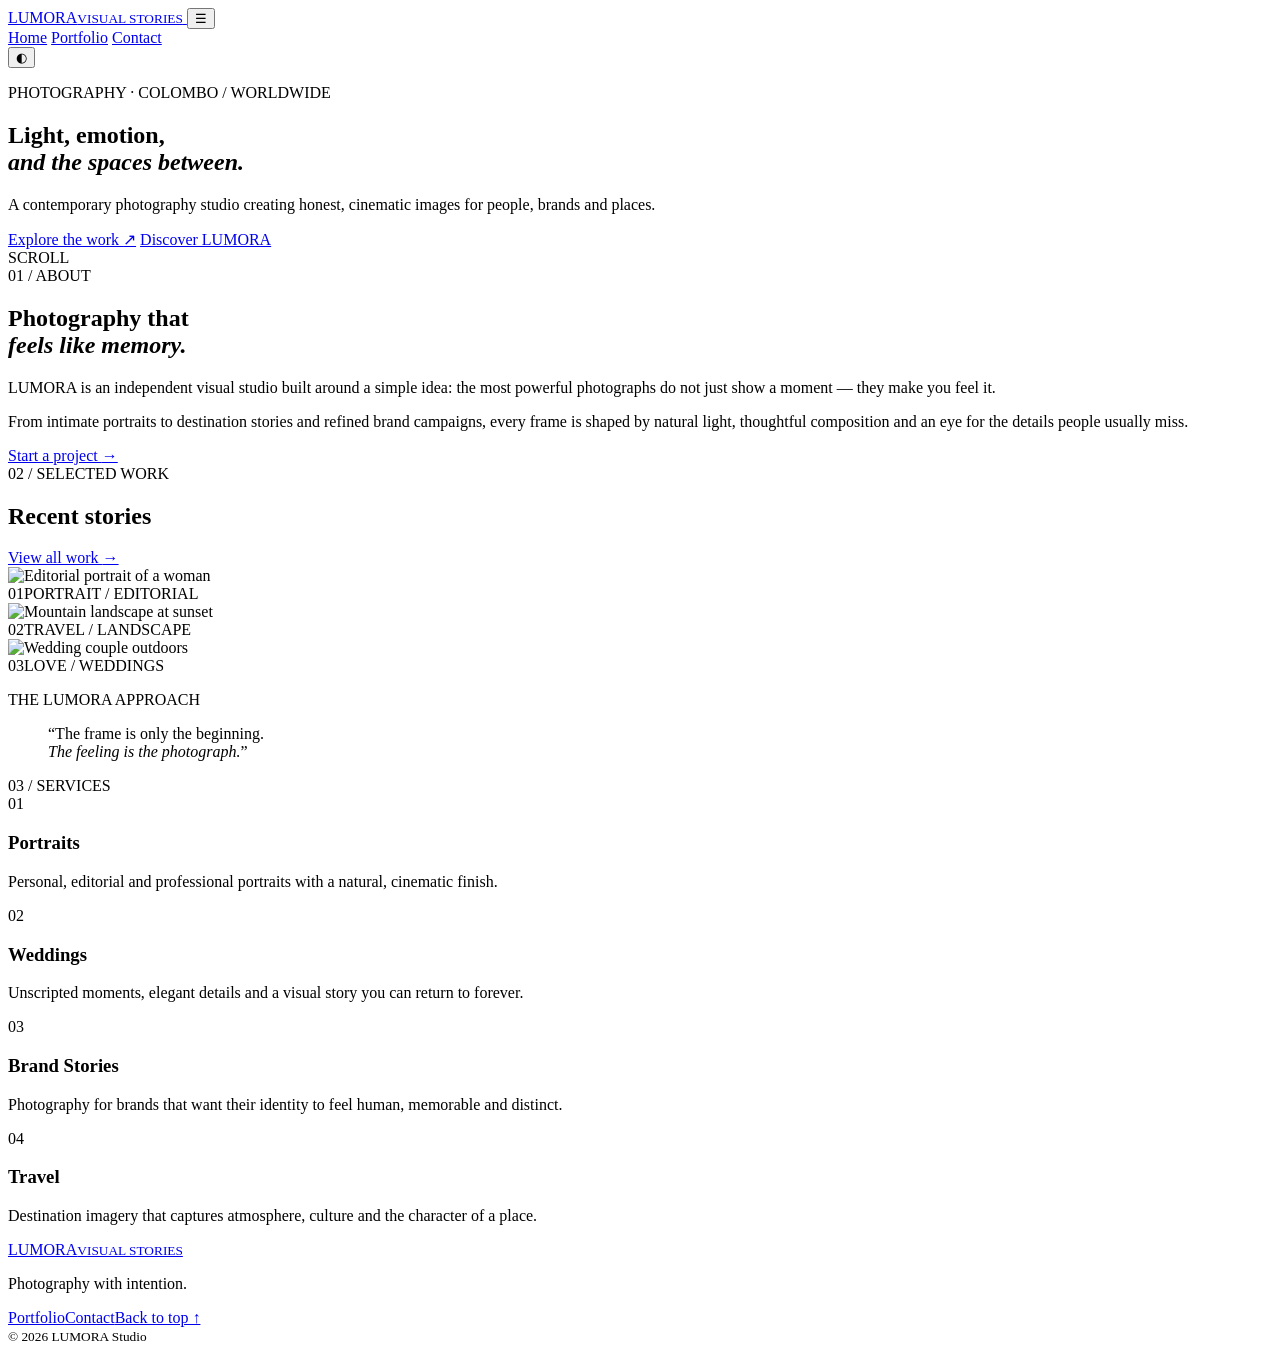
==== index.html @ 76dea0c0 "Add files via upload" ====
<!DOCTYPE html>
<html lang="en">
<head>
  <meta charset="UTF-8">
  <meta name="viewport" content="width=device-width, initial-scale=1.0">
  <meta name="description" content="LUMORA — an editorial photography portfolio capturing people, places and quiet moments.">
  <title>LUMORA — Photography</title>
  <link rel="preconnect" href="https://fonts.googleapis.com">
  <link rel="preconnect" href="https://fonts.gstatic.com" crossorigin>
  <link href="https://fonts.googleapis.com/css2?family=Cormorant+Garamond:wght@400;500;600;700&family=Inter:wght@300;400;500;600&display=swap" rel="stylesheet">
  <link rel="stylesheet" href="css/style.css">
</head>
<body>
  <header class="site-header" id="top">
    <a class="brand" href="index.html" aria-label="LUMORA home">
      <span>LUMORA</span><small>VISUAL STORIES</small>
    </a>
    <button class="menu-toggle" aria-label="Open navigation" aria-expanded="false">☰</button>
    <nav class="nav" aria-label="Main navigation">
      <a class="active" href="index.html">Home</a>
      <a href="portfolio.html">Portfolio</a>
      <a href="contact.html">Contact</a>
    </nav>
    <button class="theme-toggle" aria-label="Toggle dark mode" title="Toggle dark mode">◐</button>
  </header>

  <main>
    <section class="hero">
      <div class="hero-image" role="img" aria-label="Portrait photography"></div>
      <div class="hero-overlay"></div>
      <div class="hero-content reveal">
        <p class="eyebrow">PHOTOGRAPHY · COLOMBO / WORLDWIDE</p>
        <h1>Light, emotion,<br><em>and the spaces between.</em></h1>
        <p class="hero-copy">A contemporary photography studio creating honest, cinematic images for people, brands and places.</p>
        <div class="hero-actions">
          <a class="btn btn-light" href="portfolio.html">Explore the work <span>↗</span></a>
          <a class="text-link" href="#about">Discover LUMORA</a>
        </div>
      </div>
      <div class="hero-scroll">SCROLL <span></span></div>
    </section>

    <section class="intro section reveal" id="about">
      <div class="section-label">01 / ABOUT</div>
      <div class="intro-grid">
        <h2>Photography that<br><em>feels like memory.</em></h2>
        <div>
          <p class="lead">LUMORA is an independent visual studio built around a simple idea: the most powerful photographs do not just show a moment — they make you feel it.</p>
          <p>From intimate portraits to destination stories and refined brand campaigns, every frame is shaped by natural light, thoughtful composition and an eye for the details people usually miss.</p>
          <a class="underlined-link" href="contact.html">Start a project <span>→</span></a>
        </div>
      </div>
    </section>

    <section class="featured section">
      <div class="section-head reveal">
        <div>
          <div class="section-label">02 / SELECTED WORK</div>
          <h2>Recent stories</h2>
        </div>
        <a class="underlined-link" href="portfolio.html">View all work <span>→</span></a>
      </div>
      <div class="featured-grid">
        <article class="feature-card feature-large reveal">
          <img src="https://images.unsplash.com/photo-1517841905240-472988babdf9?auto=format&fit=crop&w=1400&q=85" alt="Editorial portrait of a woman">
          <div class="feature-meta"><span>01</span><span>PORTRAIT / EDITORIAL</span></div>
        </article>
        <article class="feature-card reveal">
          <img src="https://images.unsplash.com/photo-1492691527719-9d1e07e534b4?auto=format&fit=crop&w=1000&q=85" alt="Mountain landscape at sunset">
          <div class="feature-meta"><span>02</span><span>TRAVEL / LANDSCAPE</span></div>
        </article>
        <article class="feature-card reveal">
          <img src="https://images.unsplash.com/photo-1511285560929-80b456fea0bc?auto=format&fit=crop&w=1000&q=85" alt="Wedding couple outdoors">
          <div class="feature-meta"><span>03</span><span>LOVE / WEDDINGS</span></div>
        </article>
      </div>
    </section>

    <section class="statement">
      <div class="statement-inner reveal">
        <p class="eyebrow">THE LUMORA APPROACH</p>
        <blockquote>“The frame is only the beginning.<br><em>The feeling is the photograph.</em>”</blockquote>
      </div>
    </section>

    <section class="services section reveal">
      <div class="section-label">03 / SERVICES</div>
      <div class="services-grid">
        <div class="service"><span>01</span><h3>Portraits</h3><p>Personal, editorial and professional portraits with a natural, cinematic finish.</p></div>
        <div class="service"><span>02</span><h3>Weddings</h3><p>Unscripted moments, elegant details and a visual story you can return to forever.</p></div>
        <div class="service"><span>03</span><h3>Brand Stories</h3><p>Photography for brands that want their identity to feel human, memorable and distinct.</p></div>
        <div class="service"><span>04</span><h3>Travel</h3><p>Destination imagery that captures atmosphere, culture and the character of a place.</p></div>
      </div>
    </section>
  </main>

  <footer class="footer">
    <div>
      <a class="brand footer-brand" href="index.html"><span>LUMORA</span><small>VISUAL STORIES</small></a>
      <p>Photography with intention.</p>
    </div>
    <div class="footer-links">
      <a href="portfolio.html">Portfolio</a><a href="contact.html">Contact</a><a href="#top">Back to top ↑</a>
    </div>
    <small>© 2026 LUMORA Studio</small>
  </footer>
  <script src="js/script.js"></script>
</body>
</html>
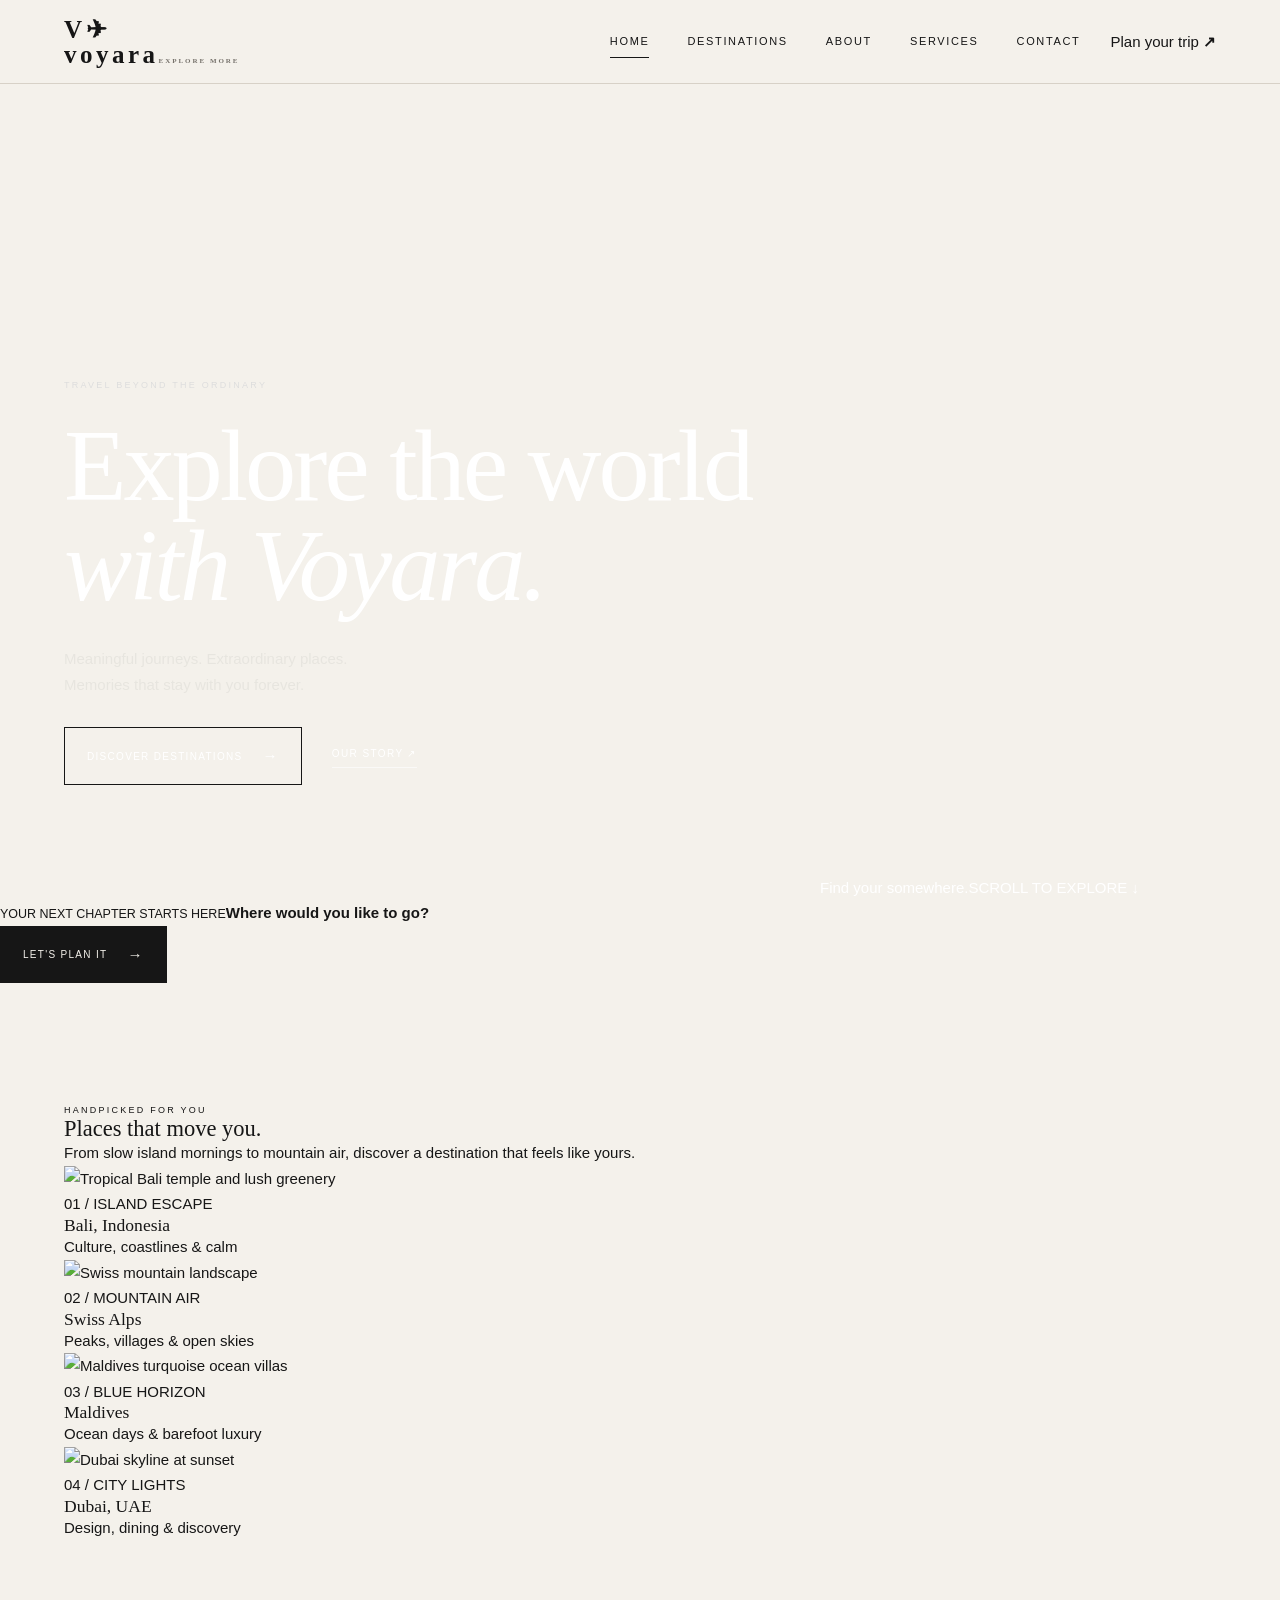
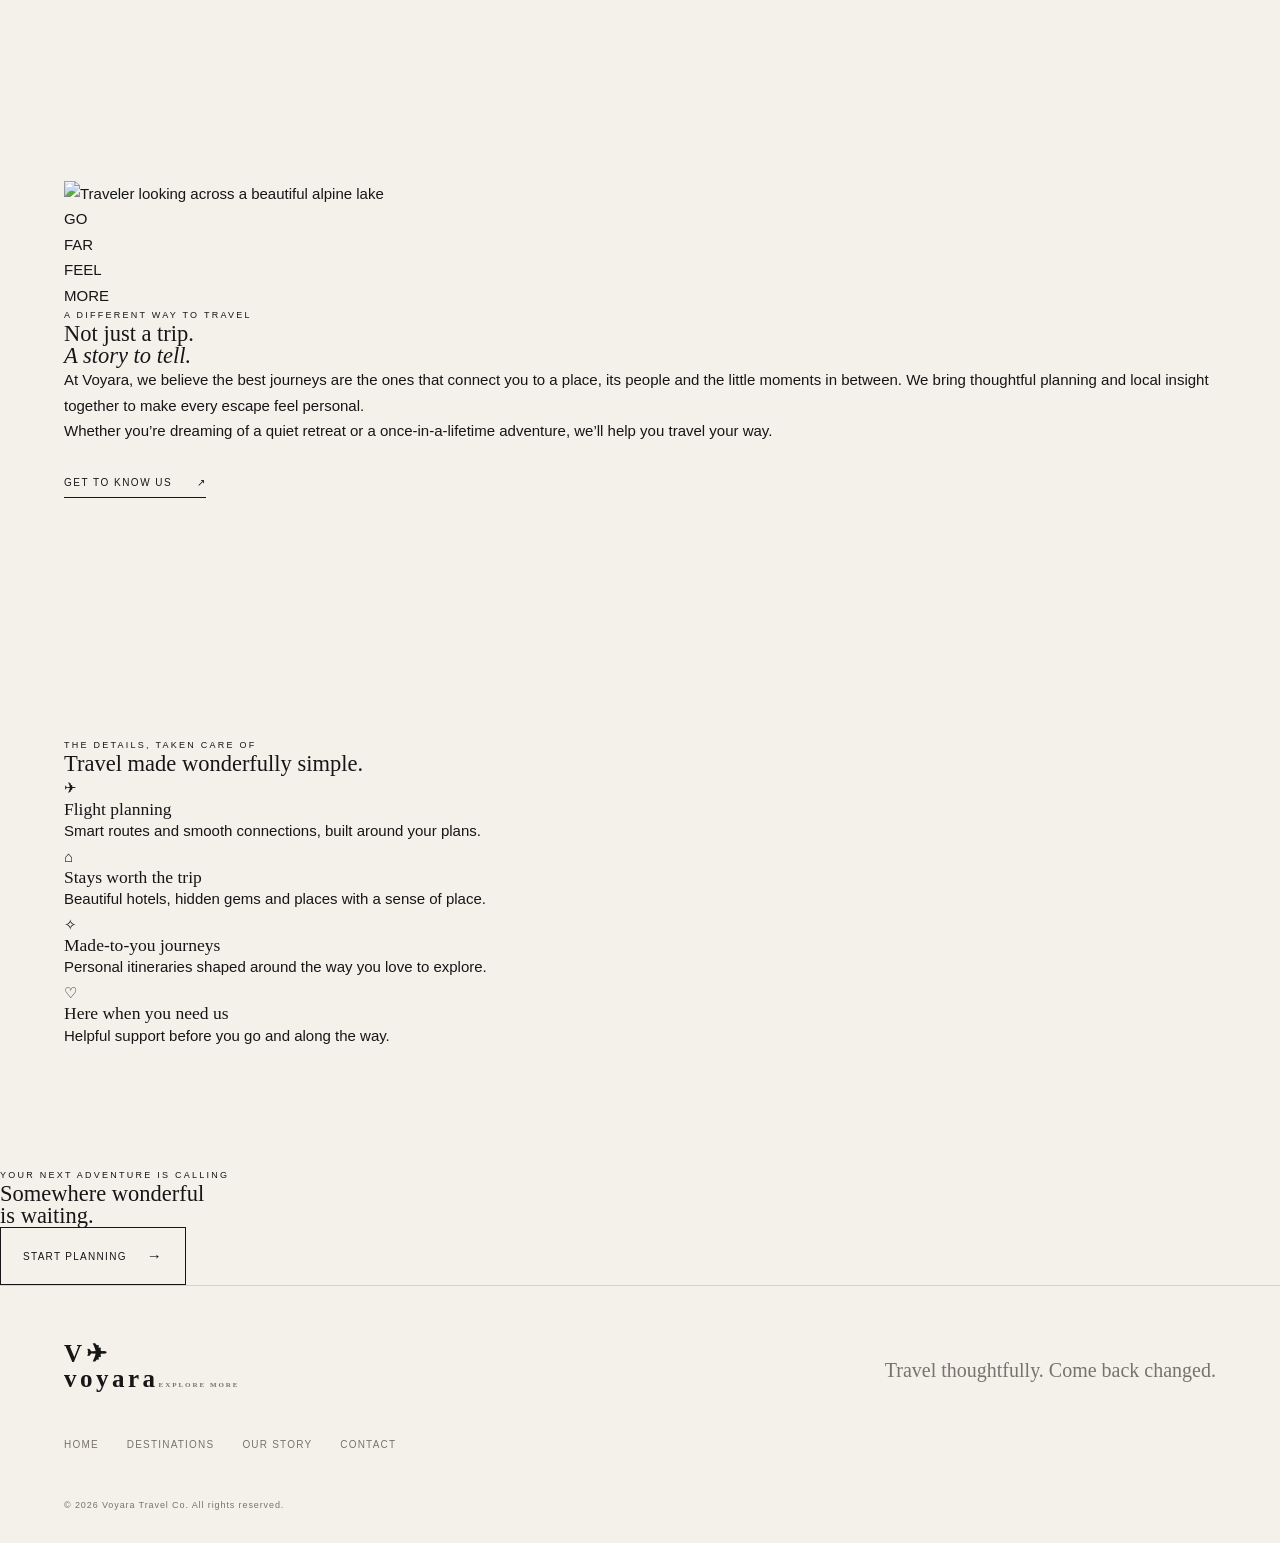
==== commit db69af4f: "Update index.html" ====
--- a/index.html
+++ b/index.html
@@ -1,109 +1,29 @@
 <!DOCTYPE html>
 <html lang="en">
 <head>
-  <meta charset="UTF-8">
-  <meta name="viewport" content="width=device-width, initial-scale=1.0">
-  <meta name="description" content="LUMORA — an editorial photography portfolio capturing people, places and quiet moments.">
-  <title>LUMORA — Photography</title>
-  <link rel="preconnect" href="https://fonts.googleapis.com">
+  <meta charset="UTF-8"><meta name="viewport" content="width=device-width, initial-scale=1">
+  <meta name="description" content="Voyara creates thoughtful journeys, unforgettable escapes and custom travel experiences around the world.">
+  <title>Voyara — Explore More</title><link rel="preconnect" href="https://fonts.googleapis.com">
   <link rel="preconnect" href="https://fonts.gstatic.com" crossorigin>
-  <link href="https://fonts.googleapis.com/css2?family=Cormorant+Garamond:wght@400;500;600;700&family=Inter:wght@300;400;500;600&display=swap" rel="stylesheet">
-  <link rel="stylesheet" href="css/style.css">
+  <link href="https://fonts.googleapis.com/css2?family=DM+Sans:wght@400;500;600;700&family=Playfair+Display:wght@500;600;700&display=swap" rel="stylesheet">
+  <link rel="stylesheet" href="style.css">
 </head>
 <body>
-  <header class="site-header" id="top">
-    <a class="brand" href="index.html" aria-label="LUMORA home">
-      <span>LUMORA</span><small>VISUAL STORIES</small>
-    </a>
-    <button class="menu-toggle" aria-label="Open navigation" aria-expanded="false">☰</button>
-    <nav class="nav" aria-label="Main navigation">
-      <a class="active" href="index.html">Home</a>
-      <a href="portfolio.html">Portfolio</a>
-      <a href="contact.html">Contact</a>
-    </nav>
-    <button class="theme-toggle" aria-label="Toggle dark mode" title="Toggle dark mode">◐</button>
-  </header>
-
-  <main>
-    <section class="hero">
-      <div class="hero-image" role="img" aria-label="Portrait photography"></div>
-      <div class="hero-overlay"></div>
-      <div class="hero-content reveal">
-        <p class="eyebrow">PHOTOGRAPHY · COLOMBO / WORLDWIDE</p>
-        <h1>Light, emotion,<br><em>and the spaces between.</em></h1>
-        <p class="hero-copy">A contemporary photography studio creating honest, cinematic images for people, brands and places.</p>
-        <div class="hero-actions">
-          <a class="btn btn-light" href="portfolio.html">Explore the work <span>↗</span></a>
-          <a class="text-link" href="#about">Discover LUMORA</a>
-        </div>
-      </div>
-      <div class="hero-scroll">SCROLL <span></span></div>
-    </section>
-
-    <section class="intro section reveal" id="about">
-      <div class="section-label">01 / ABOUT</div>
-      <div class="intro-grid">
-        <h2>Photography that<br><em>feels like memory.</em></h2>
-        <div>
-          <p class="lead">LUMORA is an independent visual studio built around a simple idea: the most powerful photographs do not just show a moment — they make you feel it.</p>
-          <p>From intimate portraits to destination stories and refined brand campaigns, every frame is shaped by natural light, thoughtful composition and an eye for the details people usually miss.</p>
-          <a class="underlined-link" href="contact.html">Start a project <span>→</span></a>
-        </div>
-      </div>
-    </section>
-
-    <section class="featured section">
-      <div class="section-head reveal">
-        <div>
-          <div class="section-label">02 / SELECTED WORK</div>
-          <h2>Recent stories</h2>
-        </div>
-        <a class="underlined-link" href="portfolio.html">View all work <span>→</span></a>
-      </div>
-      <div class="featured-grid">
-        <article class="feature-card feature-large reveal">
-          <img src="https://images.unsplash.com/photo-1517841905240-472988babdf9?auto=format&fit=crop&w=1400&q=85" alt="Editorial portrait of a woman">
-          <div class="feature-meta"><span>01</span><span>PORTRAIT / EDITORIAL</span></div>
-        </article>
-        <article class="feature-card reveal">
-          <img src="https://images.unsplash.com/photo-1492691527719-9d1e07e534b4?auto=format&fit=crop&w=1000&q=85" alt="Mountain landscape at sunset">
-          <div class="feature-meta"><span>02</span><span>TRAVEL / LANDSCAPE</span></div>
-        </article>
-        <article class="feature-card reveal">
-          <img src="https://images.unsplash.com/photo-1511285560929-80b456fea0bc?auto=format&fit=crop&w=1000&q=85" alt="Wedding couple outdoors">
-          <div class="feature-meta"><span>03</span><span>LOVE / WEDDINGS</span></div>
-        </article>
-      </div>
-    </section>
-
-    <section class="statement">
-      <div class="statement-inner reveal">
-        <p class="eyebrow">THE LUMORA APPROACH</p>
-        <blockquote>“The frame is only the beginning.<br><em>The feeling is the photograph.</em>”</blockquote>
-      </div>
-    </section>
-
-    <section class="services section reveal">
-      <div class="section-label">03 / SERVICES</div>
-      <div class="services-grid">
-        <div class="service"><span>01</span><h3>Portraits</h3><p>Personal, editorial and professional portraits with a natural, cinematic finish.</p></div>
-        <div class="service"><span>02</span><h3>Weddings</h3><p>Unscripted moments, elegant details and a visual story you can return to forever.</p></div>
-        <div class="service"><span>03</span><h3>Brand Stories</h3><p>Photography for brands that want their identity to feel human, memorable and distinct.</p></div>
-        <div class="service"><span>04</span><h3>Travel</h3><p>Destination imagery that captures atmosphere, culture and the character of a place.</p></div>
-      </div>
-    </section>
-  </main>
-
-  <footer class="footer">
-    <div>
-      <a class="brand footer-brand" href="index.html"><span>LUMORA</span><small>VISUAL STORIES</small></a>
-      <p>Photography with intention.</p>
-    </div>
-    <div class="footer-links">
-      <a href="portfolio.html">Portfolio</a><a href="contact.html">Contact</a><a href="#top">Back to top ↑</a>
-    </div>
-    <small>© 2026 LUMORA Studio</small>
-  </footer>
-  <script src="js/script.js"></script>
-</body>
-</html>
+<header class="site-header"><a class="brand" href="index.html"><span class="brand-mark">V<span>✈</span></span><span>voyara<small>EXPLORE MORE</small></span></a>
+<button class="menu-toggle" aria-label="Open navigation">☰</button><nav class="nav"><a class="active" href="index.html">Home</a><a href="#destinations">Destinations</a><a href="#about">About</a><a href="#services">Services</a><a href="contact.html">Contact</a></nav><a class="header-cta" href="contact.html">Plan your trip <b>↗</b></a></header>
+<main>
+<section class="hero"><div class="hero-shade"></div><div class="hero-content"><p class="eyebrow light">TRAVEL BEYOND THE ORDINARY</p><h1>Explore the world<br><em>with Voyara.</em></h1><p class="hero-copy">Meaningful journeys. Extraordinary places.<br>Memories that stay with you forever.</p><div class="hero-actions"><a class="btn btn-gold" href="#destinations">Discover destinations <span>→</span></a><a class="text-link" href="#about">Our story <span>↗</span></a></div></div><div class="hero-note">Find your somewhere.</div><div class="scroll-cue">SCROLL TO EXPLORE ↓</div></section>
+<section class="search-strip"><div><small>YOUR NEXT CHAPTER STARTS HERE</small><strong>Where would you like to go?</strong></div><a href="contact.html" class="btn btn-dark">Let's plan it <span>→</span></a></section>
+<section class="section destinations" id="destinations"><div class="section-heading"><div><p class="eyebrow">HANDPICKED FOR YOU</p><h2>Places that move you.</h2></div><p>From slow island mornings to mountain air, discover a destination that feels like yours.</p></div>
+<div class="destination-grid">
+<a class="destination-card tall" href="contact.html"><img src="https://images.unsplash.com/photo-1537996194471-e657df975ab4?auto=format&fit=crop&w=1000&q=85" alt="Tropical Bali temple and lush greenery"><span class="card-number">01 / ISLAND ESCAPE</span><div><h3>Bali, Indonesia</h3><p>Culture, coastlines & calm</p></div></a>
+<a class="destination-card" href="contact.html"><img src="https://images.unsplash.com/photo-1464822759023-fed622ff2c3b?auto=format&fit=crop&w=900&q=85" alt="Swiss mountain landscape"><span class="card-number">02 / MOUNTAIN AIR</span><div><h3>Swiss Alps</h3><p>Peaks, villages & open skies</p></div></a>
+<a class="destination-card" href="contact.html"><img src="https://images.unsplash.com/photo-1514282401047-d79a71a590e8?auto=format&fit=crop&w=900&q=85" alt="Maldives turquoise ocean villas"><span class="card-number">03 / BLUE HORIZON</span><div><h3>Maldives</h3><p>Ocean days & barefoot luxury</p></div></a>
+<a class="destination-card" href="contact.html"><img src="https://images.unsplash.com/photo-1512453979798-5ea266f8880c?auto=format&fit=crop&w=900&q=85" alt="Dubai skyline at sunset"><span class="card-number">04 / CITY LIGHTS</span><div><h3>Dubai, UAE</h3><p>Design, dining & discovery</p></div></a>
+</div></section>
+<section class="about section" id="about"><div class="about-image"><img src="https://images.unsplash.com/photo-1476514525535-07fb3b4ae5f1?auto=format&fit=crop&w=1200&q=85" alt="Traveler looking across a beautiful alpine lake"><span class="image-stamp">GO<br>FAR<br>FEEL<br>MORE</span></div><div class="about-copy"><p class="eyebrow">A DIFFERENT WAY TO TRAVEL</p><h2>Not just a trip.<br><em>A story to tell.</em></h2><p>At Voyara, we believe the best journeys are the ones that connect you to a place, its people and the little moments in between. We bring thoughtful planning and local insight together to make every escape feel personal.</p><p>Whether you’re dreaming of a quiet retreat or a once-in-a-lifetime adventure, we’ll help you travel your way.</p><a class="underlined-link" href="contact.html">Get to know us <span>↗</span></a></div></section>
+<section class="services section" id="services"><p class="eyebrow">THE DETAILS, TAKEN CARE OF</p><h2>Travel made wonderfully simple.</h2><div class="service-grid"><article><span>✈</span><h3>Flight planning</h3><p>Smart routes and smooth connections, built around your plans.</p></article><article><span>⌂</span><h3>Stays worth the trip</h3><p>Beautiful hotels, hidden gems and places with a sense of place.</p></article><article><span>✧</span><h3>Made-to-you journeys</h3><p>Personal itineraries shaped around the way you love to explore.</p></article><article><span>♡</span><h3>Here when you need us</h3><p>Helpful support before you go and along the way.</p></article></div></section>
+<section class="closing"><p class="eyebrow light">YOUR NEXT ADVENTURE IS CALLING</p><h2>Somewhere wonderful<br>is waiting.</h2><a class="btn btn-gold" href="contact.html">Start planning <span>→</span></a></section>
+</main>
+<footer class="footer"><a class="brand footer-brand" href="index.html"><span class="brand-mark">V<span>✈</span></span><span>voyara<small>EXPLORE MORE</small></span></a><p>Travel thoughtfully. Come back changed.</p><div class="footer-links"><a href="index.html">Home</a><a href="#destinations">Destinations</a><a href="#about">Our story</a><a href="contact.html">Contact</a></div><small>© 2026 Voyara Travel Co. All rights reserved.</small></footer>
+<script src="script.js"></script></body></html>
--- a/style.css
+++ b/style.css
@@ -0,0 +1,110 @@
+/* LUMORA — editorial photography portfolio */
+:root {
+  --ink:#161616; --paper:#f4f1eb; --muted:#77736c; --line:#d7d1c7;
+  --accent:#b8945f; --white:#fff; --serif:"Cormorant Garamond", Georgia, serif;
+  --sans:"Inter", Arial, sans-serif;
+}
+*{box-sizing:border-box;margin:0;padding:0}
+html{scroll-behavior:smooth}
+body{background:var(--paper);color:var(--ink);font-family:var(--sans);font-size:15px;line-height:1.7;overflow-x:hidden}
+body.dark{--ink:#f1eee7;--paper:#11110f;--muted:#aaa69d;--line:#33322e;--white:#181815}
+a{color:inherit;text-decoration:none}
+img{display:block;width:100%;object-fit:cover}
+button,input,select,textarea{font:inherit}
+.site-header{height:84px;padding:0 5vw;display:flex;align-items:center;justify-content:space-between;border-bottom:1px solid var(--line);position:relative;z-index:20;background:color-mix(in srgb,var(--paper) 94%,transparent);backdrop-filter:blur(10px)}
+.brand{display:flex;flex-direction:column;line-height:1}
+.brand span{font:600 25px/1 var(--serif);letter-spacing:.14em}
+.brand small{font-size:7px;letter-spacing:.28em;color:var(--muted);margin-top:7px}
+.nav{display:flex;gap:38px;margin-left:auto;margin-right:30px}
+.nav a{font-size:11px;letter-spacing:.15em;text-transform:uppercase;position:relative;padding:7px 0}
+.nav a:after{content:"";position:absolute;left:0;bottom:0;width:0;height:1px;background:var(--ink);transition:.3s}
+.nav a:hover:after,.nav a.active:after{width:100%}
+.theme-toggle,.menu-toggle{border:0;background:none;color:var(--ink);cursor:pointer}
+.theme-toggle{font-size:19px}.menu-toggle{display:none;font-size:24px}
+.hero{min-height:calc(100vh - 84px);position:relative;color:#fff;display:flex;align-items:flex-end;overflow:hidden}
+.hero-image{position:absolute;inset:0;background:url("https://images.unsplash.com/photo-1534528741775-53994a69daeb?auto=format&fit=crop&w=2200&q=90") center 35%/cover}
+.hero-image:after{content:"";position:absolute;inset:0;background:linear-gradient(90deg,rgba(0,0,0,.72),rgba(0,0,0,.18) 70%),linear-gradient(0deg,rgba(0,0,0,.55),transparent 50%)}
+.hero-content{position:relative;z-index:2;width:min(820px,90%);padding:9vw 5vw}
+.eyebrow,.section-label{font-size:9px;letter-spacing:.25em;text-transform:uppercase}
+.hero .eyebrow{color:#ddd;margin-bottom:22px}
+h1,h2,h3,blockquote{font-family:var(--serif);font-weight:500;line-height:.98}
+.hero h1{font-size:clamp(58px,8vw,115px);letter-spacing:-.03em}
+em{font-style:italic;font-weight:400}
+.hero-copy{max-width:530px;margin:30px 0;font-size:15px;color:#e7e5df}
+.hero-actions{display:flex;align-items:center;gap:30px}
+.btn{display:inline-flex;align-items:center;gap:20px;padding:15px 22px;border:1px solid var(--ink);font-size:10px;letter-spacing:.13em;text-transform:uppercase;cursor:pointer;transition:.3s}
+.btn span{font-size:15px}
+.btn-light{border-color:#fff;color:#111;background:#fff}.btn-light:hover{background:transparent;color:#fff}
+.btn-dark{background:var(--ink);color:var(--paper)}.btn-dark:hover{opacity:.78}
+.text-link{font-size:10px;letter-spacing:.14em;text-transform:uppercase;border-bottom:1px solid rgba(255,255,255,.6);padding-bottom:5px}
+.hero-scroll{position:absolute;right:5vw;bottom:35px;writing-mode:vertical-rl;font-size:8px;letter-spacing:.25em;display:flex;gap:12px;align-items:center;opacity:.8}
+.hero-scroll span{height:50px;width:1px;background:#fff}
+.section{padding:120px 5vw}
+.section-label{color:var(--muted);margin-bottom:45px}
+.intro-grid{display:grid;grid-template-columns:1.15fr 1fr;gap:9vw;align-items:start}
+.intro h2{font-size:clamp(50px,6vw,85px);letter-spacing:-.025em}
+.intro .lead{font:400 25px/1.25 var(--serif);max-width:620px;margin-bottom:22px}
+.intro p:not(.lead){color:var(--muted);max-width:570px}
+.underlined-link{display:inline-block;margin-top:30px;border-bottom:1px solid var(--ink);font-size:10px;letter-spacing:.15em;text-transform:uppercase;padding-bottom:6px}
+.underlined-link span{margin-left:20px}
+.featured{padding-top:30px}
+.section-head{display:flex;justify-content:space-between;align-items:end;margin-bottom:45px}
+.section-head h2{font-size:60px}
+.featured-grid{display:grid;grid-template-columns:1.2fr .8fr;gap:22px}
+.feature-card{position:relative;overflow:hidden;background:#ddd}
+.feature-card img{height:430px;transition:transform .8s cubic-bezier(.2,.7,.2,1);filter:saturate(.82)}
+.feature-large{grid-row:span 2}
+.feature-large img{height:882px}
+.feature-card:hover img{transform:scale(1.04)}
+.feature-meta{position:absolute;bottom:0;left:0;right:0;display:flex;justify-content:space-between;padding:16px 18px;background:linear-gradient(transparent,rgba(0,0,0,.55));color:#fff;font-size:8px;letter-spacing:.16em}
+.statement{background:#1a1a18;color:#f4f1eb;padding:160px 5vw}
+.statement-inner{max-width:1100px;margin:auto}
+.statement .eyebrow{color:#999}
+blockquote{font-size:clamp(48px,7vw,94px);margin-top:30px;letter-spacing:-.03em}
+.services-grid{display:grid;grid-template-columns:repeat(4,1fr);gap:35px;border-top:1px solid var(--line)}
+.service{padding:28px 0;border-bottom:1px solid var(--line)}
+.service span{font-size:9px;color:var(--muted);letter-spacing:.1em}
+.service h3{font-size:34px;margin:35px 0 12px}
+.service p{color:var(--muted);font-size:13px}
+.footer{border-top:1px solid var(--line);padding:55px 5vw 30px;display:grid;grid-template-columns:1fr auto;gap:45px;color:var(--muted)}
+.footer-brand{color:var(--ink)}.footer p{margin-top:18px;font:20px var(--serif)}
+.footer-links{display:flex;gap:28px;font-size:10px;text-transform:uppercase;letter-spacing:.12em;align-items:start}
+.footer>small{grid-column:1/-1;font-size:9px;letter-spacing:.1em}
+.page-hero{padding:130px 5vw 100px;border-bottom:1px solid var(--line)}
+.page-hero h1{font-size:clamp(65px,9vw,125px);letter-spacing:-.04em;max-width:1000px}
+.page-hero p{max-width:520px;color:var(--muted);margin-top:30px;font-size:16px}
+.portfolio-section{padding-top:65px}
+.filter-bar{display:flex;gap:26px;border-bottom:1px solid var(--line);padding-bottom:18px;margin-bottom:35px}
+.filter{border:0;background:none;color:var(--muted);cursor:pointer;font-size:9px;letter-spacing:.15em;text-transform:uppercase;padding:5px 0}
+.filter.active,.filter:hover{color:var(--ink);border-bottom:1px solid var(--ink)}
+.portfolio-grid{display:grid;grid-template-columns:repeat(12,1fr);gap:18px}
+.portfolio-item{grid-column:span 4;cursor:pointer;position:relative;overflow:hidden}
+.portfolio-item:nth-child(3n+1){grid-column:span 5}.portfolio-item:nth-child(3n+2){grid-column:span 4}.portfolio-item:nth-child(3n){grid-column:span 3}
+.portfolio-item img{height:470px;transition:.7s}.portfolio-item:nth-child(3n+1) img{height:600px}
+.portfolio-item:hover img{transform:scale(1.035)}
+.portfolio-caption{padding:12px 0 30px;display:flex;justify-content:space-between;font-size:9px;letter-spacing:.13em;text-transform:uppercase;color:var(--muted)}
+.lightbox{position:fixed;inset:0;background:rgba(10,10,9,.96);z-index:100;display:none;align-items:center;justify-content:center;padding:6vh 7vw}
+.lightbox.open{display:flex}.lightbox img{max-height:88vh;max-width:88vw;width:auto;box-shadow:0 20px 70px #000}
+.lightbox-close{position:absolute;top:25px;right:35px;background:none;border:0;color:#fff;font-size:40px;cursor:pointer}
+.lightbox-caption{position:absolute;bottom:22px;color:#fff;font-size:10px;letter-spacing:.15em;text-transform:uppercase}
+.contact-grid{display:grid;grid-template-columns:.75fr 1.25fr;gap:10vw}
+.contact-info h2{font-size:65px;margin-bottom:20px}.contact-info>p{color:var(--muted);max-width:350px}
+.contact-detail{border-top:1px solid var(--line);padding:17px 0;display:flex;justify-content:space-between;margin-top:28px;font-size:11px}
+.contact-detail span:first-child{color:var(--muted);text-transform:uppercase;letter-spacing:.12em}
+.contact-form{border-top:1px solid var(--ink);padding-top:25px}
+.form-row{display:grid;grid-template-columns:1fr 1fr;gap:22px}
+.contact-form label{display:block;font-size:9px;letter-spacing:.14em;text-transform:uppercase;margin-bottom:25px}
+.contact-form input,.contact-form select,.contact-form textarea{display:block;width:100%;margin-top:9px;border:0;border-bottom:1px solid var(--line);background:transparent;color:var(--ink);padding:12px 0;outline:0;font-size:14px;letter-spacing:normal;text-transform:none;resize:vertical}
+.contact-form input:focus,.contact-form select:focus,.contact-form textarea:focus{border-color:var(--ink)}
+.form-footer{display:flex;justify-content:space-between;align-items:center;gap:20px}.form-status{font-size:11px;color:var(--muted)}.form-status.error{color:#a74a4a}.form-status.success{color:#4f7a5a}
+.reveal{opacity:0;transform:translateY(25px);transition:opacity .8s ease,transform .8s ease}.reveal.visible{opacity:1;transform:none}
+@media(max-width:800px){
+  .site-header{height:70px}.nav{display:none;position:absolute;top:70px;left:0;right:0;background:var(--paper);border-bottom:1px solid var(--line);padding:20px 5vw;flex-direction:column;gap:14px}.nav.open{display:flex}.menu-toggle{display:block;margin-left:auto;margin-right:20px}.theme-toggle{order:3}
+  .hero{min-height:calc(100vh - 70px)}.hero-content{padding:12vw 5vw}.hero h1{font-size:clamp(55px,14vw,82px)}.hero-actions{align-items:flex-start;flex-direction:column;gap:20px}
+  .section{padding:80px 5vw}.intro-grid,.contact-grid{grid-template-columns:1fr;gap:45px}.featured-grid{grid-template-columns:1fr}.feature-large{grid-row:auto}.feature-large img{height:560px}.feature-card img{height:430px}
+  .services-grid{grid-template-columns:1fr 1fr}.section-head{align-items:start;flex-direction:column;gap:20px}.section-head h2{font-size:52px}
+  .portfolio-grid{display:block}.portfolio-item img,.portfolio-item:nth-child(3n+1) img{height:520px}.portfolio-item{margin-bottom:10px}
+  .page-hero{padding:90px 5vw 70px}.page-hero h1{font-size:clamp(60px,14vw,90px)}
+  .contact-info h2{font-size:55px}.form-row{grid-template-columns:1fr}.form-footer{align-items:flex-start;flex-direction:column}
+}
+@media(max-width:500px){.services-grid{grid-template-columns:1fr}.footer{grid-template-columns:1fr}.footer-links{flex-wrap:wrap}.hero-scroll{display:none}.intro .lead{font-size:22px}}
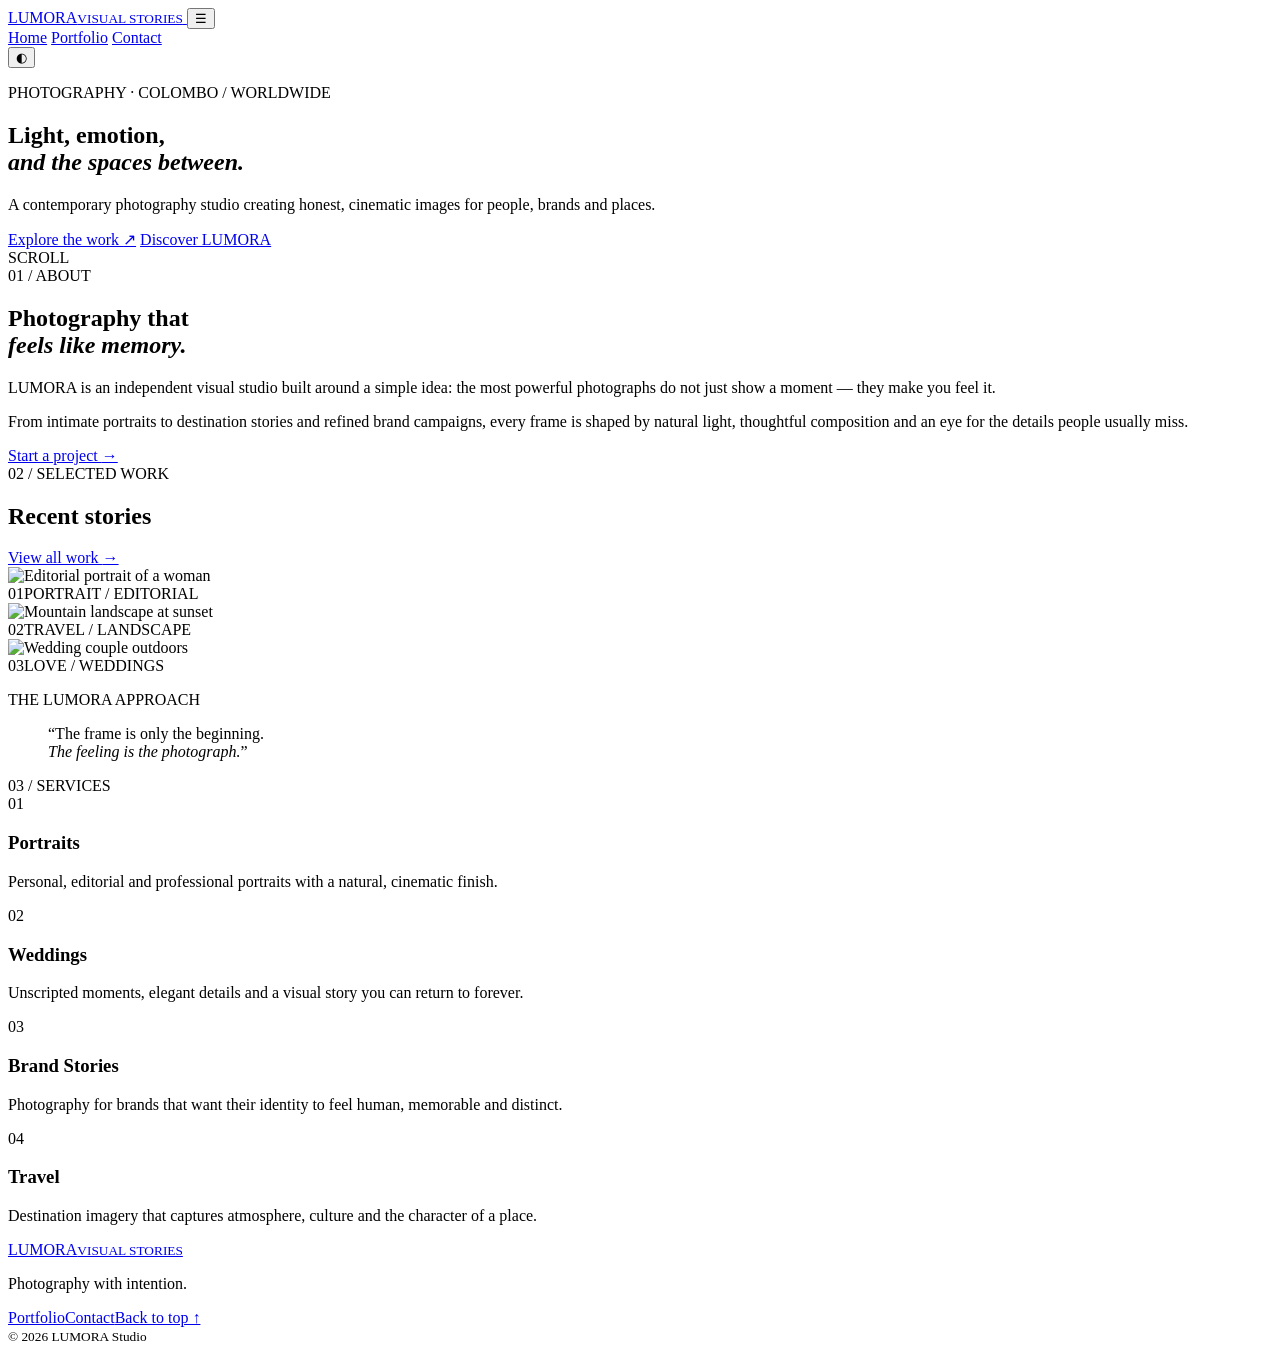
==== commit 6566716d: "Add files via upload" ====
--- a/index.html
+++ b/index.html
@@ -1,29 +1,109 @@
 <!DOCTYPE html>
 <html lang="en">
 <head>
-  <meta charset="UTF-8"><meta name="viewport" content="width=device-width, initial-scale=1">
-  <meta name="description" content="Voyara creates thoughtful journeys, unforgettable escapes and custom travel experiences around the world.">
-  <title>Voyara — Explore More</title><link rel="preconnect" href="https://fonts.googleapis.com">
+  <meta charset="UTF-8">
+  <meta name="viewport" content="width=device-width, initial-scale=1.0">
+  <meta name="description" content="LUMORA — an editorial photography portfolio capturing people, places and quiet moments.">
+  <title>LUMORA — Photography</title>
+  <link rel="preconnect" href="https://fonts.googleapis.com">
   <link rel="preconnect" href="https://fonts.gstatic.com" crossorigin>
-  <link href="https://fonts.googleapis.com/css2?family=DM+Sans:wght@400;500;600;700&family=Playfair+Display:wght@500;600;700&display=swap" rel="stylesheet">
-  <link rel="stylesheet" href="style.css">
+  <link href="https://fonts.googleapis.com/css2?family=Cormorant+Garamond:wght@400;500;600;700&family=Inter:wght@300;400;500;600&display=swap" rel="stylesheet">
+  <link rel="stylesheet" href="css/style.css">
 </head>
 <body>
-<header class="site-header"><a class="brand" href="index.html"><span class="brand-mark">V<span>✈</span></span><span>voyara<small>EXPLORE MORE</small></span></a>
-<button class="menu-toggle" aria-label="Open navigation">☰</button><nav class="nav"><a class="active" href="index.html">Home</a><a href="#destinations">Destinations</a><a href="#about">About</a><a href="#services">Services</a><a href="contact.html">Contact</a></nav><a class="header-cta" href="contact.html">Plan your trip <b>↗</b></a></header>
-<main>
-<section class="hero"><div class="hero-shade"></div><div class="hero-content"><p class="eyebrow light">TRAVEL BEYOND THE ORDINARY</p><h1>Explore the world<br><em>with Voyara.</em></h1><p class="hero-copy">Meaningful journeys. Extraordinary places.<br>Memories that stay with you forever.</p><div class="hero-actions"><a class="btn btn-gold" href="#destinations">Discover destinations <span>→</span></a><a class="text-link" href="#about">Our story <span>↗</span></a></div></div><div class="hero-note">Find your somewhere.</div><div class="scroll-cue">SCROLL TO EXPLORE ↓</div></section>
-<section class="search-strip"><div><small>YOUR NEXT CHAPTER STARTS HERE</small><strong>Where would you like to go?</strong></div><a href="contact.html" class="btn btn-dark">Let's plan it <span>→</span></a></section>
-<section class="section destinations" id="destinations"><div class="section-heading"><div><p class="eyebrow">HANDPICKED FOR YOU</p><h2>Places that move you.</h2></div><p>From slow island mornings to mountain air, discover a destination that feels like yours.</p></div>
-<div class="destination-grid">
-<a class="destination-card tall" href="contact.html"><img src="https://images.unsplash.com/photo-1537996194471-e657df975ab4?auto=format&fit=crop&w=1000&q=85" alt="Tropical Bali temple and lush greenery"><span class="card-number">01 / ISLAND ESCAPE</span><div><h3>Bali, Indonesia</h3><p>Culture, coastlines & calm</p></div></a>
-<a class="destination-card" href="contact.html"><img src="https://images.unsplash.com/photo-1464822759023-fed622ff2c3b?auto=format&fit=crop&w=900&q=85" alt="Swiss mountain landscape"><span class="card-number">02 / MOUNTAIN AIR</span><div><h3>Swiss Alps</h3><p>Peaks, villages & open skies</p></div></a>
-<a class="destination-card" href="contact.html"><img src="https://images.unsplash.com/photo-1514282401047-d79a71a590e8?auto=format&fit=crop&w=900&q=85" alt="Maldives turquoise ocean villas"><span class="card-number">03 / BLUE HORIZON</span><div><h3>Maldives</h3><p>Ocean days & barefoot luxury</p></div></a>
-<a class="destination-card" href="contact.html"><img src="https://images.unsplash.com/photo-1512453979798-5ea266f8880c?auto=format&fit=crop&w=900&q=85" alt="Dubai skyline at sunset"><span class="card-number">04 / CITY LIGHTS</span><div><h3>Dubai, UAE</h3><p>Design, dining & discovery</p></div></a>
-</div></section>
-<section class="about section" id="about"><div class="about-image"><img src="https://images.unsplash.com/photo-1476514525535-07fb3b4ae5f1?auto=format&fit=crop&w=1200&q=85" alt="Traveler looking across a beautiful alpine lake"><span class="image-stamp">GO<br>FAR<br>FEEL<br>MORE</span></div><div class="about-copy"><p class="eyebrow">A DIFFERENT WAY TO TRAVEL</p><h2>Not just a trip.<br><em>A story to tell.</em></h2><p>At Voyara, we believe the best journeys are the ones that connect you to a place, its people and the little moments in between. We bring thoughtful planning and local insight together to make every escape feel personal.</p><p>Whether you’re dreaming of a quiet retreat or a once-in-a-lifetime adventure, we’ll help you travel your way.</p><a class="underlined-link" href="contact.html">Get to know us <span>↗</span></a></div></section>
-<section class="services section" id="services"><p class="eyebrow">THE DETAILS, TAKEN CARE OF</p><h2>Travel made wonderfully simple.</h2><div class="service-grid"><article><span>✈</span><h3>Flight planning</h3><p>Smart routes and smooth connections, built around your plans.</p></article><article><span>⌂</span><h3>Stays worth the trip</h3><p>Beautiful hotels, hidden gems and places with a sense of place.</p></article><article><span>✧</span><h3>Made-to-you journeys</h3><p>Personal itineraries shaped around the way you love to explore.</p></article><article><span>♡</span><h3>Here when you need us</h3><p>Helpful support before you go and along the way.</p></article></div></section>
-<section class="closing"><p class="eyebrow light">YOUR NEXT ADVENTURE IS CALLING</p><h2>Somewhere wonderful<br>is waiting.</h2><a class="btn btn-gold" href="contact.html">Start planning <span>→</span></a></section>
-</main>
-<footer class="footer"><a class="brand footer-brand" href="index.html"><span class="brand-mark">V<span>✈</span></span><span>voyara<small>EXPLORE MORE</small></span></a><p>Travel thoughtfully. Come back changed.</p><div class="footer-links"><a href="index.html">Home</a><a href="#destinations">Destinations</a><a href="#about">Our story</a><a href="contact.html">Contact</a></div><small>© 2026 Voyara Travel Co. All rights reserved.</small></footer>
-<script src="script.js"></script></body></html>
+  <header class="site-header" id="top">
+    <a class="brand" href="index.html" aria-label="LUMORA home">
+      <span>LUMORA</span><small>VISUAL STORIES</small>
+    </a>
+    <button class="menu-toggle" aria-label="Open navigation" aria-expanded="false">☰</button>
+    <nav class="nav" aria-label="Main navigation">
+      <a class="active" href="index.html">Home</a>
+      <a href="portfolio.html">Portfolio</a>
+      <a href="contact.html">Contact</a>
+    </nav>
+    <button class="theme-toggle" aria-label="Toggle dark mode" title="Toggle dark mode">◐</button>
+  </header>
+
+  <main>
+    <section class="hero">
+      <div class="hero-image" role="img" aria-label="Portrait photography"></div>
+      <div class="hero-overlay"></div>
+      <div class="hero-content reveal">
+        <p class="eyebrow">PHOTOGRAPHY · COLOMBO / WORLDWIDE</p>
+        <h1>Light, emotion,<br><em>and the spaces between.</em></h1>
+        <p class="hero-copy">A contemporary photography studio creating honest, cinematic images for people, brands and places.</p>
+        <div class="hero-actions">
+          <a class="btn btn-light" href="portfolio.html">Explore the work <span>↗</span></a>
+          <a class="text-link" href="#about">Discover LUMORA</a>
+        </div>
+      </div>
+      <div class="hero-scroll">SCROLL <span></span></div>
+    </section>
+
+    <section class="intro section reveal" id="about">
+      <div class="section-label">01 / ABOUT</div>
+      <div class="intro-grid">
+        <h2>Photography that<br><em>feels like memory.</em></h2>
+        <div>
+          <p class="lead">LUMORA is an independent visual studio built around a simple idea: the most powerful photographs do not just show a moment — they make you feel it.</p>
+          <p>From intimate portraits to destination stories and refined brand campaigns, every frame is shaped by natural light, thoughtful composition and an eye for the details people usually miss.</p>
+          <a class="underlined-link" href="contact.html">Start a project <span>→</span></a>
+        </div>
+      </div>
+    </section>
+
+    <section class="featured section">
+      <div class="section-head reveal">
+        <div>
+          <div class="section-label">02 / SELECTED WORK</div>
+          <h2>Recent stories</h2>
+        </div>
+        <a class="underlined-link" href="portfolio.html">View all work <span>→</span></a>
+      </div>
+      <div class="featured-grid">
+        <article class="feature-card feature-large reveal">
+          <img src="https://images.unsplash.com/photo-1517841905240-472988babdf9?auto=format&fit=crop&w=1400&q=85" alt="Editorial portrait of a woman">
+          <div class="feature-meta"><span>01</span><span>PORTRAIT / EDITORIAL</span></div>
+        </article>
+        <article class="feature-card reveal">
+          <img src="https://images.unsplash.com/photo-1492691527719-9d1e07e534b4?auto=format&fit=crop&w=1000&q=85" alt="Mountain landscape at sunset">
+          <div class="feature-meta"><span>02</span><span>TRAVEL / LANDSCAPE</span></div>
+        </article>
+        <article class="feature-card reveal">
+          <img src="https://images.unsplash.com/photo-1511285560929-80b456fea0bc?auto=format&fit=crop&w=1000&q=85" alt="Wedding couple outdoors">
+          <div class="feature-meta"><span>03</span><span>LOVE / WEDDINGS</span></div>
+        </article>
+      </div>
+    </section>
+
+    <section class="statement">
+      <div class="statement-inner reveal">
+        <p class="eyebrow">THE LUMORA APPROACH</p>
+        <blockquote>“The frame is only the beginning.<br><em>The feeling is the photograph.</em>”</blockquote>
+      </div>
+    </section>
+
+    <section class="services section reveal">
+      <div class="section-label">03 / SERVICES</div>
+      <div class="services-grid">
+        <div class="service"><span>01</span><h3>Portraits</h3><p>Personal, editorial and professional portraits with a natural, cinematic finish.</p></div>
+        <div class="service"><span>02</span><h3>Weddings</h3><p>Unscripted moments, elegant details and a visual story you can return to forever.</p></div>
+        <div class="service"><span>03</span><h3>Brand Stories</h3><p>Photography for brands that want their identity to feel human, memorable and distinct.</p></div>
+        <div class="service"><span>04</span><h3>Travel</h3><p>Destination imagery that captures atmosphere, culture and the character of a place.</p></div>
+      </div>
+    </section>
+  </main>
+
+  <footer class="footer">
+    <div>
+      <a class="brand footer-brand" href="index.html"><span>LUMORA</span><small>VISUAL STORIES</small></a>
+      <p>Photography with intention.</p>
+    </div>
+    <div class="footer-links">
+      <a href="portfolio.html">Portfolio</a><a href="contact.html">Contact</a><a href="#top">Back to top ↑</a>
+    </div>
+    <small>© 2026 LUMORA Studio</small>
+  </footer>
+  <script src="js/script.js"></script>
+</body>
+</html>
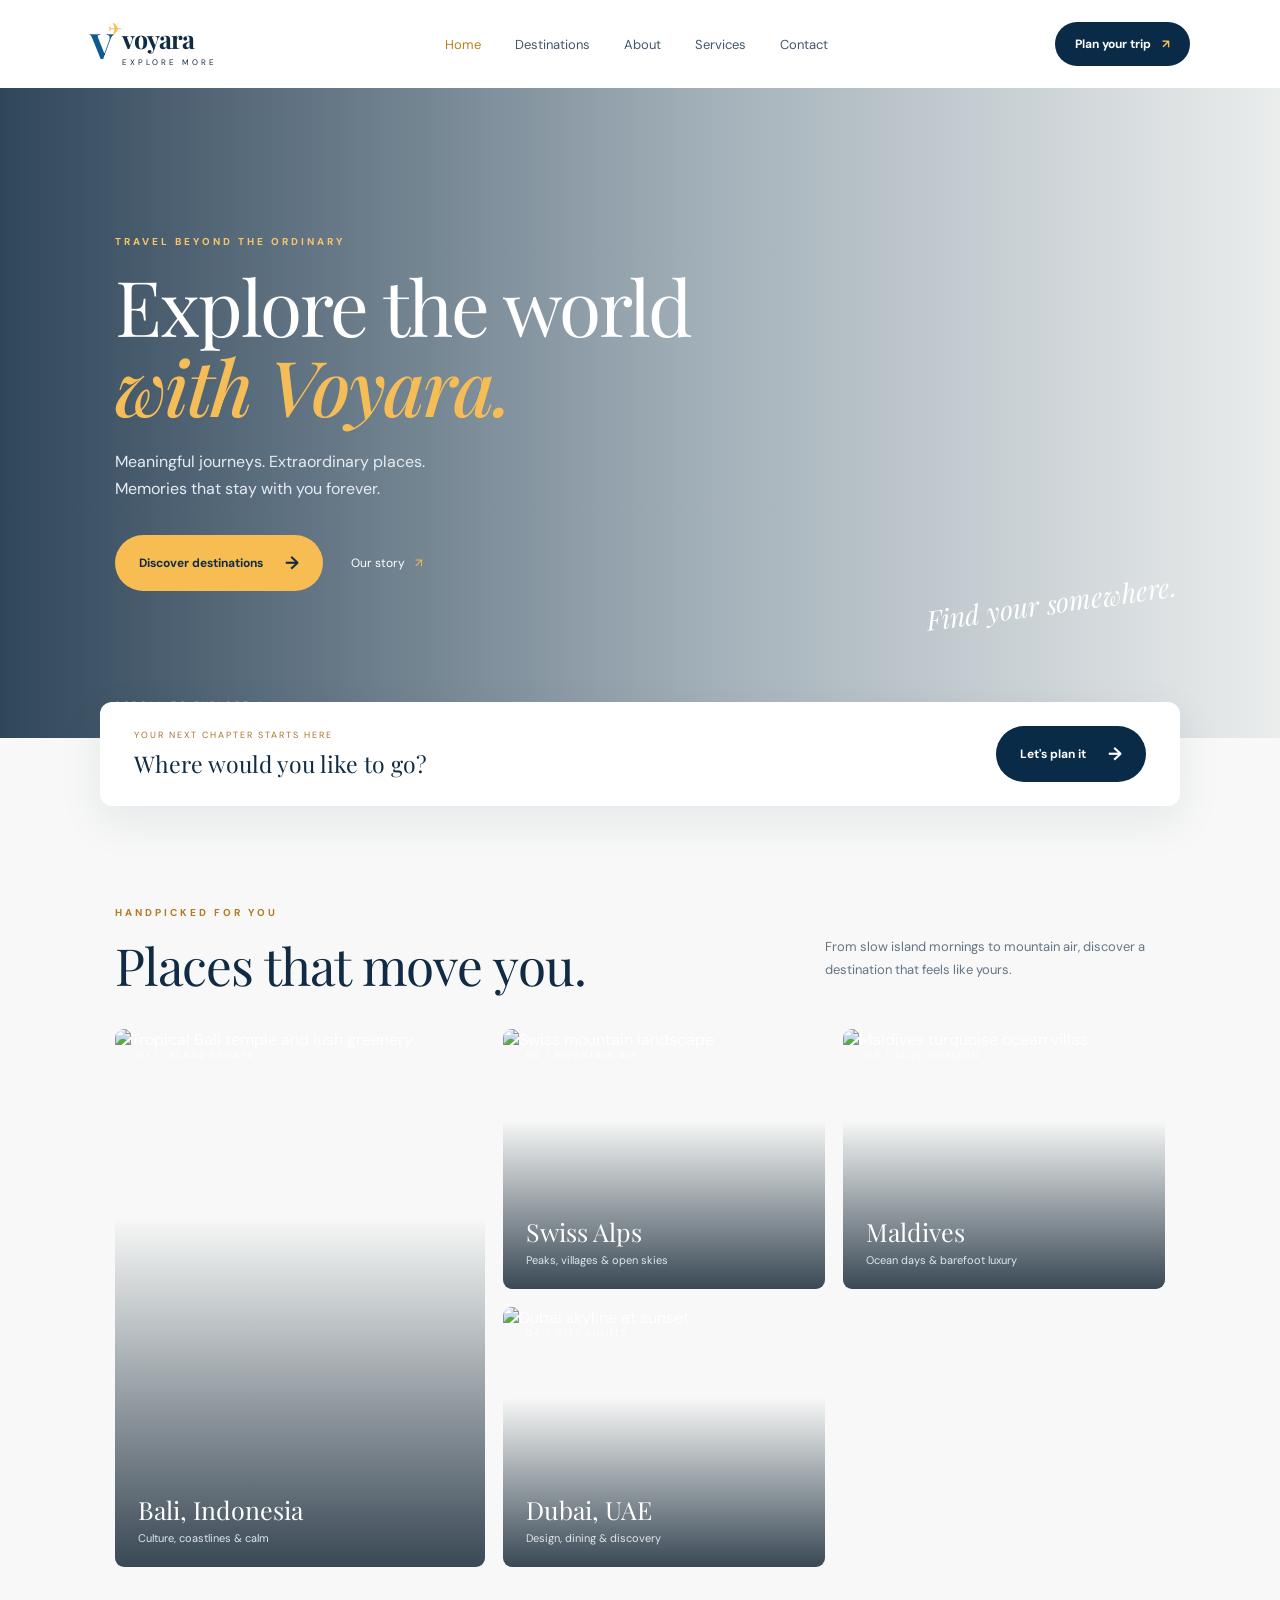
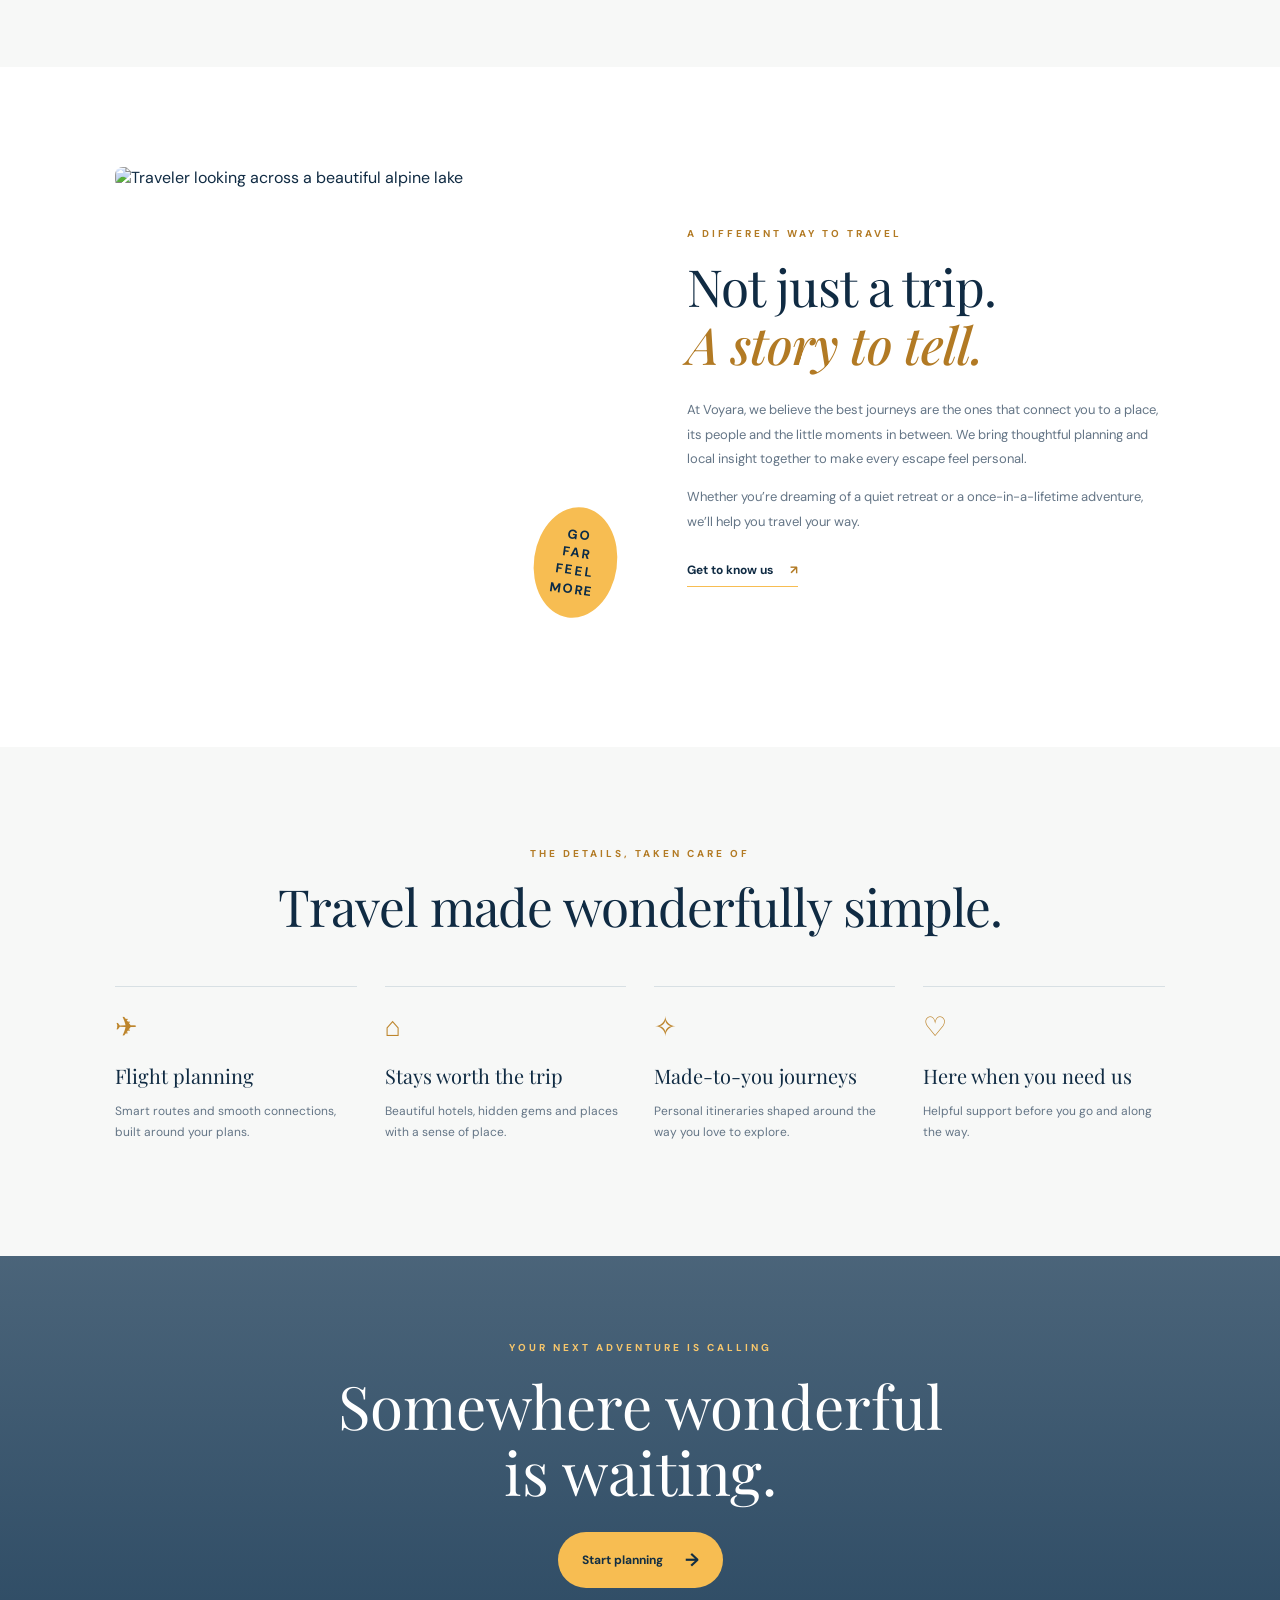
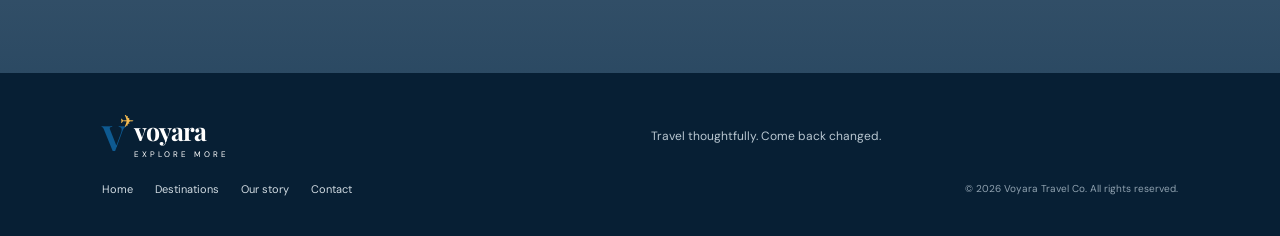
==== commit 50556947: "Add files via upload" ====
--- a/index.html
+++ b/index.html
@@ -1,109 +1,29 @@
 <!DOCTYPE html>
 <html lang="en">
 <head>
-  <meta charset="UTF-8">
-  <meta name="viewport" content="width=device-width, initial-scale=1.0">
-  <meta name="description" content="LUMORA — an editorial photography portfolio capturing people, places and quiet moments.">
-  <title>LUMORA — Photography</title>
-  <link rel="preconnect" href="https://fonts.googleapis.com">
+  <meta charset="UTF-8"><meta name="viewport" content="width=device-width, initial-scale=1">
+  <meta name="description" content="Voyara creates thoughtful journeys, unforgettable escapes and custom travel experiences around the world.">
+  <title>Voyara — Explore More</title><link rel="preconnect" href="https://fonts.googleapis.com">
   <link rel="preconnect" href="https://fonts.gstatic.com" crossorigin>
-  <link href="https://fonts.googleapis.com/css2?family=Cormorant+Garamond:wght@400;500;600;700&family=Inter:wght@300;400;500;600&display=swap" rel="stylesheet">
-  <link rel="stylesheet" href="css/style.css">
+  <link href="https://fonts.googleapis.com/css2?family=DM+Sans:wght@400;500;600;700&family=Playfair+Display:wght@500;600;700&display=swap" rel="stylesheet">
+  <link rel="stylesheet" href="style.css">
 </head>
 <body>
-  <header class="site-header" id="top">
-    <a class="brand" href="index.html" aria-label="LUMORA home">
-      <span>LUMORA</span><small>VISUAL STORIES</small>
-    </a>
-    <button class="menu-toggle" aria-label="Open navigation" aria-expanded="false">☰</button>
-    <nav class="nav" aria-label="Main navigation">
-      <a class="active" href="index.html">Home</a>
-      <a href="portfolio.html">Portfolio</a>
-      <a href="contact.html">Contact</a>
-    </nav>
-    <button class="theme-toggle" aria-label="Toggle dark mode" title="Toggle dark mode">◐</button>
-  </header>
-
-  <main>
-    <section class="hero">
-      <div class="hero-image" role="img" aria-label="Portrait photography"></div>
-      <div class="hero-overlay"></div>
-      <div class="hero-content reveal">
-        <p class="eyebrow">PHOTOGRAPHY · COLOMBO / WORLDWIDE</p>
-        <h1>Light, emotion,<br><em>and the spaces between.</em></h1>
-        <p class="hero-copy">A contemporary photography studio creating honest, cinematic images for people, brands and places.</p>
-        <div class="hero-actions">
-          <a class="btn btn-light" href="portfolio.html">Explore the work <span>↗</span></a>
-          <a class="text-link" href="#about">Discover LUMORA</a>
-        </div>
-      </div>
-      <div class="hero-scroll">SCROLL <span></span></div>
-    </section>
-
-    <section class="intro section reveal" id="about">
-      <div class="section-label">01 / ABOUT</div>
-      <div class="intro-grid">
-        <h2>Photography that<br><em>feels like memory.</em></h2>
-        <div>
-          <p class="lead">LUMORA is an independent visual studio built around a simple idea: the most powerful photographs do not just show a moment — they make you feel it.</p>
-          <p>From intimate portraits to destination stories and refined brand campaigns, every frame is shaped by natural light, thoughtful composition and an eye for the details people usually miss.</p>
-          <a class="underlined-link" href="contact.html">Start a project <span>→</span></a>
-        </div>
-      </div>
-    </section>
-
-    <section class="featured section">
-      <div class="section-head reveal">
-        <div>
-          <div class="section-label">02 / SELECTED WORK</div>
-          <h2>Recent stories</h2>
-        </div>
-        <a class="underlined-link" href="portfolio.html">View all work <span>→</span></a>
-      </div>
-      <div class="featured-grid">
-        <article class="feature-card feature-large reveal">
-          <img src="https://images.unsplash.com/photo-1517841905240-472988babdf9?auto=format&fit=crop&w=1400&q=85" alt="Editorial portrait of a woman">
-          <div class="feature-meta"><span>01</span><span>PORTRAIT / EDITORIAL</span></div>
-        </article>
-        <article class="feature-card reveal">
-          <img src="https://images.unsplash.com/photo-1492691527719-9d1e07e534b4?auto=format&fit=crop&w=1000&q=85" alt="Mountain landscape at sunset">
-          <div class="feature-meta"><span>02</span><span>TRAVEL / LANDSCAPE</span></div>
-        </article>
-        <article class="feature-card reveal">
-          <img src="https://images.unsplash.com/photo-1511285560929-80b456fea0bc?auto=format&fit=crop&w=1000&q=85" alt="Wedding couple outdoors">
-          <div class="feature-meta"><span>03</span><span>LOVE / WEDDINGS</span></div>
-        </article>
-      </div>
-    </section>
-
-    <section class="statement">
-      <div class="statement-inner reveal">
-        <p class="eyebrow">THE LUMORA APPROACH</p>
-        <blockquote>“The frame is only the beginning.<br><em>The feeling is the photograph.</em>”</blockquote>
-      </div>
-    </section>
-
-    <section class="services section reveal">
-      <div class="section-label">03 / SERVICES</div>
-      <div class="services-grid">
-        <div class="service"><span>01</span><h3>Portraits</h3><p>Personal, editorial and professional portraits with a natural, cinematic finish.</p></div>
-        <div class="service"><span>02</span><h3>Weddings</h3><p>Unscripted moments, elegant details and a visual story you can return to forever.</p></div>
-        <div class="service"><span>03</span><h3>Brand Stories</h3><p>Photography for brands that want their identity to feel human, memorable and distinct.</p></div>
-        <div class="service"><span>04</span><h3>Travel</h3><p>Destination imagery that captures atmosphere, culture and the character of a place.</p></div>
-      </div>
-    </section>
-  </main>
-
-  <footer class="footer">
-    <div>
-      <a class="brand footer-brand" href="index.html"><span>LUMORA</span><small>VISUAL STORIES</small></a>
-      <p>Photography with intention.</p>
-    </div>
-    <div class="footer-links">
-      <a href="portfolio.html">Portfolio</a><a href="contact.html">Contact</a><a href="#top">Back to top ↑</a>
-    </div>
-    <small>© 2026 LUMORA Studio</small>
-  </footer>
-  <script src="js/script.js"></script>
-</body>
-</html>
+<header class="site-header"><a class="brand" href="index.html"><span class="brand-mark">V<span>✈</span></span><span>voyara<small>EXPLORE MORE</small></span></a>
+<button class="menu-toggle" aria-label="Open navigation">☰</button><nav class="nav"><a class="active" href="index.html">Home</a><a href="#destinations">Destinations</a><a href="#about">About</a><a href="#services">Services</a><a href="contact.html">Contact</a></nav><a class="header-cta" href="contact.html">Plan your trip <b>↗</b></a></header>
+<main>
+<section class="hero"><div class="hero-shade"></div><div class="hero-content"><p class="eyebrow light">TRAVEL BEYOND THE ORDINARY</p><h1>Explore the world<br><em>with Voyara.</em></h1><p class="hero-copy">Meaningful journeys. Extraordinary places.<br>Memories that stay with you forever.</p><div class="hero-actions"><a class="btn btn-gold" href="#destinations">Discover destinations <span>→</span></a><a class="text-link" href="#about">Our story <span>↗</span></a></div></div><div class="hero-note">Find your somewhere.</div><div class="scroll-cue">SCROLL TO EXPLORE ↓</div></section>
+<section class="search-strip"><div><small>YOUR NEXT CHAPTER STARTS HERE</small><strong>Where would you like to go?</strong></div><a href="contact.html" class="btn btn-dark">Let's plan it <span>→</span></a></section>
+<section class="section destinations" id="destinations"><div class="section-heading"><div><p class="eyebrow">HANDPICKED FOR YOU</p><h2>Places that move you.</h2></div><p>From slow island mornings to mountain air, discover a destination that feels like yours.</p></div>
+<div class="destination-grid">
+<a class="destination-card tall" href="contact.html"><img src="https://images.unsplash.com/photo-1537996194471-e657df975ab4?auto=format&fit=crop&w=1000&q=85" alt="Tropical Bali temple and lush greenery"><span class="card-number">01 / ISLAND ESCAPE</span><div><h3>Bali, Indonesia</h3><p>Culture, coastlines & calm</p></div></a>
+<a class="destination-card" href="contact.html"><img src="https://images.unsplash.com/photo-1464822759023-fed622ff2c3b?auto=format&fit=crop&w=900&q=85" alt="Swiss mountain landscape"><span class="card-number">02 / MOUNTAIN AIR</span><div><h3>Swiss Alps</h3><p>Peaks, villages & open skies</p></div></a>
+<a class="destination-card" href="contact.html"><img src="https://images.unsplash.com/photo-1514282401047-d79a71a590e8?auto=format&fit=crop&w=900&q=85" alt="Maldives turquoise ocean villas"><span class="card-number">03 / BLUE HORIZON</span><div><h3>Maldives</h3><p>Ocean days & barefoot luxury</p></div></a>
+<a class="destination-card" href="contact.html"><img src="https://images.unsplash.com/photo-1512453979798-5ea266f8880c?auto=format&fit=crop&w=900&q=85" alt="Dubai skyline at sunset"><span class="card-number">04 / CITY LIGHTS</span><div><h3>Dubai, UAE</h3><p>Design, dining & discovery</p></div></a>
+</div></section>
+<section class="about section" id="about"><div class="about-image"><img src="https://images.unsplash.com/photo-1476514525535-07fb3b4ae5f1?auto=format&fit=crop&w=1200&q=85" alt="Traveler looking across a beautiful alpine lake"><span class="image-stamp">GO<br>FAR<br>FEEL<br>MORE</span></div><div class="about-copy"><p class="eyebrow">A DIFFERENT WAY TO TRAVEL</p><h2>Not just a trip.<br><em>A story to tell.</em></h2><p>At Voyara, we believe the best journeys are the ones that connect you to a place, its people and the little moments in between. We bring thoughtful planning and local insight together to make every escape feel personal.</p><p>Whether you’re dreaming of a quiet retreat or a once-in-a-lifetime adventure, we’ll help you travel your way.</p><a class="underlined-link" href="contact.html">Get to know us <span>↗</span></a></div></section>
+<section class="services section" id="services"><p class="eyebrow">THE DETAILS, TAKEN CARE OF</p><h2>Travel made wonderfully simple.</h2><div class="service-grid"><article><span>✈</span><h3>Flight planning</h3><p>Smart routes and smooth connections, built around your plans.</p></article><article><span>⌂</span><h3>Stays worth the trip</h3><p>Beautiful hotels, hidden gems and places with a sense of place.</p></article><article><span>✧</span><h3>Made-to-you journeys</h3><p>Personal itineraries shaped around the way you love to explore.</p></article><article><span>♡</span><h3>Here when you need us</h3><p>Helpful support before you go and along the way.</p></article></div></section>
+<section class="closing"><p class="eyebrow light">YOUR NEXT ADVENTURE IS CALLING</p><h2>Somewhere wonderful<br>is waiting.</h2><a class="btn btn-gold" href="contact.html">Start planning <span>→</span></a></section>
+</main>
+<footer class="footer"><a class="brand footer-brand" href="index.html"><span class="brand-mark">V<span>✈</span></span><span>voyara<small>EXPLORE MORE</small></span></a><p>Travel thoughtfully. Come back changed.</p><div class="footer-links"><a href="index.html">Home</a><a href="#destinations">Destinations</a><a href="#about">Our story</a><a href="contact.html">Contact</a></div><small>© 2026 Voyara Travel Co. All rights reserved.</small></footer>
+<script src="script.js"></script></body></html>
--- a/style.css
+++ b/style.css
@@ -0,0 +1,603 @@
+ :root{
+    --navy:#092b48;
+    --blue:#0e5a91;
+    --gold:#f7bd52;
+    --ink:#102b43;
+    --muted:#647586;
+    --cream:#f7f8f7;
+    --white:#fff
+}
+ *{
+    box-sizing:border-box
+}
+ html{
+    scroll-behavior:smooth
+}
+ body{
+    margin:0;
+    font-family:'DM Sans',sans-serif;
+    color:var(--ink);
+    background:var(--cream)
+}
+ a{
+    color:inherit;
+    text-decoration:none
+}
+ .site-header{
+    height:88px;
+    padding:0 7%;
+    display:flex;
+    align-items:center;
+    justify-content:space-between;
+    background:#fff;
+    position:relative;
+    z-index:10
+}
+.brand{
+    display:flex;
+    align-items:center;
+    gap:10px;
+    font-family:'Playfair Display',serif;
+    font-size:25px;
+    font-weight:700;
+    letter-spacing:-1px
+}
+.brand small{
+    display:block;
+    font:8px 'DM Sans',sans-serif;
+    letter-spacing:3px;
+    margin-top:2px
+}
+.brand-mark{
+    font:700 35px 'Playfair Display';
+    color:var(--blue);
+    position:relative
+}
+.brand-mark span{
+    font:17px sans-serif;
+    color:var(--gold);
+    position:absolute;
+    right:-9px;
+    top:-2px
+}
+.nav{
+    display:flex;
+    gap:34px;
+    font-size:13px;
+    color:#42566a
+}
+.nav a:hover,.nav .active{
+    color:#bd811b
+}
+.header-cta{
+    font-size:12px;
+    font-weight:700;
+    background:var(--navy);
+    color:#fff;
+    padding:14px 20px;
+    border-radius:30px
+}
+.header-cta b{
+    color:var(--gold);
+    margin-left:8px
+}
+.menu-toggle{
+    display:none;
+    border:0;
+    background:none;
+    font-size:25px
+}
+.hero{
+    min-height:650px;
+    position:relative;
+    display:flex;
+    align-items:center;
+    background:url('https://images.unsplash.com/photo-1500375592092-40eb2168fd21?auto=format&fit=crop&w=2200&q=90') center 52%/cover;
+    color:#fff;
+    padding:70px 9%
+}
+.hero-shade{
+    position:absolute;
+    inset:0;
+    background:linear-gradient(90deg,rgba(4,31,55,.82),rgba(5,42,69,.34) 56%,rgba(3,30,48,.05))
+}
+.hero-content{
+    position:relative;
+    z-index:1
+}
+.eyebrow{
+    font-size:10px;
+    letter-spacing:3px;
+    font-weight:700;
+    color:#b27a24;
+    margin:0 0 18px
+}
+.eyebrow.light{
+    color:#f8c76c
+}
+.hero h1,.page-hero h1{
+    font:clamp(48px,6vw,82px)/1.04 'Playfair Display',serif;
+    letter-spacing:-2px;
+    margin:0 0 22px
+}
+.hero h1 em,.page-hero h1 em,.about-copy h2 em{
+    color:#f4bd58;
+    font-weight:500
+}
+.hero-copy{
+    font-size:16px;
+    line-height:1.7;
+    color:#e5edf3
+}
+.hero-actions{
+    display:flex;
+    align-items:center;
+    gap:28px;
+    margin-top:32px
+}
+.btn{
+    display:inline-flex;
+    gap:22px;
+    align-items:center;
+    border:0;
+    border-radius:30px;
+    padding:16px 24px;
+    font:700 12px 'DM Sans';
+    cursor:pointer
+}
+.btn span{
+    font-size:18px
+}
+.btn-gold{
+    background:var(--gold);
+    color:#122e43
+}
+.btn-dark{
+    background:var(--navy);
+    color:white
+}
+.text-link{
+    font-size:12px
+}
+.text-link span{
+    color:var(--gold);
+    margin-left:7px
+}
+.hero-note{
+    position:absolute;
+    right:8%;
+    bottom:18%;
+    font:italic 27px 'Playfair Display';
+    transform:rotate(-8deg);
+    color:#fff
+}
+.scroll-cue{
+    position:absolute;
+    bottom:27px;
+    left:9%;
+    font-size:9px;
+    letter-spacing:3px;
+    color:#d6e2e9
+}
+.search-strip{
+    max-width:1080px;
+    margin:-36px auto 0;
+    position:relative;
+    z-index:2;
+    background:#fff;
+    border-radius:12px;
+    padding:24px 34px;
+    box-shadow:0 15px 45px #092b4814;
+    display:flex;
+    align-items:center;
+    justify-content:space-between
+}
+.search-strip small{
+    display:block;
+    color:#a4742c;
+    font-size:9px;
+    letter-spacing:2px;
+    margin-bottom:7px
+}
+.search-strip strong{
+    font:23px 'Playfair Display'
+}
+.section{
+    padding:100px 9%
+}
+.section-heading{
+    display:flex;
+    justify-content:space-between;
+    align-items:end;
+    margin-bottom:35px
+}
+.section-heading h2,.services h2,.about-copy h2,.contact-intro h2{
+    font:clamp(34px,4vw,52px)/1.12 'Playfair Display';
+    margin:0;
+    letter-spacing:-1px
+}
+.section-heading>p{
+    max-width:340px;
+    color:var(--muted);
+    font-size:13px;
+    line-height:1.8
+}
+.destination-grid{
+    display:grid;
+    grid-template-columns:1.15fr 1fr 1fr;
+    grid-template-rows:260px 260px;
+    gap:18px
+}
+.destination-card{
+    position:relative;
+    overflow:hidden;
+    border-radius:9px;
+    color:#fff
+}
+.destination-card.tall{
+    grid-row:span 2
+}
+.destination-card img{
+    width:100%;
+    height:100%;
+    object-fit:cover;
+    transition:transform .6s
+}
+.destination-card:hover img{
+    transform:scale(1.06)
+}
+.destination-card:after{
+    content:"";
+    position:absolute;
+    inset:0;
+    background:linear-gradient(0deg,rgba(4,23,39,.78),transparent 65%)
+}
+.destination-card>div,.card-number{
+    position:absolute;
+    z-index:1;
+    left:23px
+}
+.destination-card>div{
+    bottom:22px
+}
+.destination-card h3{
+    font:25px 'Playfair Display';
+    margin:0 0 5px
+}
+.destination-card p{
+    font-size:11px;
+    margin:0;
+    color:#e0e8ee
+}
+.card-number{
+    top:20px;
+    font-size:9px;
+    letter-spacing:2px
+}
+.about{
+    display:grid;
+    grid-template-columns:1fr 1fr;
+    gap:9%;
+    align-items:center;
+    background:#fff
+}
+.about-image{
+    position:relative;
+    height:480px
+}
+.about-image img{
+    width:100%;
+    height:100%;
+    object-fit:cover;
+    border-radius:8px
+}
+.image-stamp{
+    position:absolute;
+    right:-24px;
+    bottom:30px;
+    background:var(--gold);
+    color:var(--navy);
+    font:700 13px/1.4 'DM Sans';
+    letter-spacing:2px;
+    padding:19px;
+    border-radius:50%;
+    text-align:center;
+    transform:rotate(8deg)
+}
+.about-copy p:not(.eyebrow){
+    font-size:13px;
+    line-height:1.9;
+    color:var(--muted)
+}
+.about-copy h2{
+    margin-bottom:25px
+}
+.about-copy h2 em{
+    color:#b27a24
+}
+.underlined-link{
+    display:inline-block;
+    margin-top:15px;
+    padding-bottom:8px;
+    border-bottom:1px solid var(--gold);
+    font-size:12px;
+    font-weight:700
+}
+.underlined-link span{
+    margin-left:14px;
+    color:#b27a24
+}
+.services{
+    text-align:center
+}
+.services h2{
+    margin-bottom:50px
+}
+.service-grid{
+    display:grid;
+    grid-template-columns:repeat(4,1fr);
+    gap:28px;
+    text-align:left
+}
+.service-grid article{
+    border-top:1px solid #d8e0e4;
+    padding-top:22px
+}
+.service-grid article>span{
+    font-size:27px;
+    color:#bd852c
+}
+.service-grid h3{
+    font:20px 'Playfair Display';
+    margin:18px 0 8px
+}
+.service-grid p{
+    font-size:12px;
+    line-height:1.8;
+    color:var(--muted)
+}
+.closing{
+    text-align:center;
+    padding:85px 20px;
+    background:linear-gradient(#082b49b8,#082b49d9),url('https://images.unsplash.com/photo-1464822759023-fed622ff2c3b?auto=format&fit=crop&w=2000&q=85') center/cover;
+    color:#fff
+}
+.closing h2{
+    font:clamp(38px,5vw,60px)/1.1 'Playfair Display';
+    margin:0 0 28px
+}
+.footer{
+    background:#071f34;
+    color:#fff;
+    padding:40px 8%;
+    display:grid;
+    grid-template-columns:1fr 1fr;
+    gap:22px;
+    align-items:center
+}
+.footer-brand{
+    color:#fff
+}
+.footer p{
+    font-size:12px;
+    color:#b9c7d1
+}
+.footer-links{
+    display:flex;
+    gap:22px;
+    font-size:11px;
+    color:#d1dbe2
+}
+.footer>small{
+    justify-self:end;
+    color:#90a2b0;
+    font-size:10px
+}
+.page-hero{
+    padding:95px 9%;
+    color:#fff;
+    background:linear-gradient(90deg,#082b49e8,#082b4966),url('https://images.unsplash.com/photo-1488646953014-85cb44e25828?auto=format&fit=crop&w=2000&q=85') center/cover
+}
+.page-hero h1{
+    font-size:65px
+}
+.page-hero>p:last-child{
+    color:#e1eaf0;
+    font-size:14px
+}
+.contact-layout{
+    display:grid;
+    grid-template-columns:.8fr 1.2fr;
+    gap:10%;
+    background:#fff
+}
+.contact-intro h2{
+    margin-bottom:22px
+}
+.contact-intro>p:not(.eyebrow){
+    font-size:13px;
+    line-height:1.8;
+    color:var(--muted)
+}
+.contact-detail{
+    display:flex;
+    gap:15px;
+    align-items:center;
+    margin-top:28px
+}
+.contact-detail>span{
+    font-size:24px;
+    color:#b27a24
+}
+.contact-detail small{
+    display:block;
+    font-size:9px;
+    letter-spacing:2px;
+    color:#9b7b4b;
+    margin-bottom:5px
+}
+.contact-detail strong{
+    font-size:12px
+}
+.note{
+    font-size:10px!important;
+    margin-top:35px
+}
+.contact-form{
+    display:grid;
+    gap:17px
+}
+.contact-form label{
+    display:grid;
+    gap:8px;
+    font-size:11px;
+    font-weight:700;
+    color:#40586b
+}
+.contact-form input,.contact-form textarea,.contact-form select{
+    width:100%;
+    border:1px solid #dce4e8;
+    border-radius:5px;
+    padding:14px;
+    font:12px 'DM Sans';
+    background:#fbfcfc;
+    color:var(--ink)
+}
+.contact-form input:focus,.contact-form textarea:focus{
+    outline:1px solid #b27a24
+}
+.form-row{
+    display:grid;
+    grid-template-columns:1fr 1fr;
+    gap:15px
+}
+.contact-form .btn{
+    justify-self:start
+}
+.form-status{
+    font-size:12px;
+    color:#26704c;
+    min-height:16px
+}
+@media(max-width:800px){
+    .site-header{padding:0 5%;height:76px}
+    .menu-toggle{display:block}
+    .nav{
+        display:none;
+        position:absolute;
+        top:76px;
+        left:0;
+        right:0;
+        background:#fff;
+        padding:22px 7%;
+        flex-direction:column;
+        gap:20px;
+        box-shadow:0 10px 20px #0001
+    }
+    .nav.open{
+        display:flex
+    }
+    .header-cta{
+        display:none
+    }
+    .hero{
+        min-height:600px;
+        padding:55px 7%
+    }
+    .hero-note{
+        display:none
+    }
+    .section{
+        padding:75px 7%
+    }
+    .search-strip{
+        margin:-25px 5% 0;
+        padding:20px;
+        gap:15px
+    }
+    .search-strip strong{
+        font-size:18px
+    }
+    .destination-grid{
+        grid-template-columns:1fr 1fr;
+        grid-template-rows:260px 220px
+    }
+    .destination-card.tall{
+        grid-row:span 1
+    }
+    .destination-card:first-child{
+        grid-column:span 2
+    }
+    .about{
+        grid-template-columns:1fr;
+        gap:45px
+    }
+    .about-image{
+        height:360px;
+        margin-right:15px
+    }
+    .service-grid{
+        grid-template-columns:1fr 1fr
+    }
+    .section-heading{
+        display:block
+    }
+    .section-heading>p{
+        margin-top:18px
+    }
+    .contact-layout{
+        grid-template-columns:1fr;
+        gap:45px
+    }
+    .footer{
+        grid-template-columns:1fr;
+        text-align:center;
+        justify-items:center
+    }
+    .footer>small{
+        justify-self:center
+    }
+    .footer-links{
+        flex-wrap:wrap;
+        justify-content:center
+    }
+}
+@media(max-width:480px){
+    .hero h1{
+        font-size:49px
+    }
+    .hero-copy{
+        font-size:14px
+    }
+    .hero-actions{
+        gap:18px;
+        flex-wrap:wrap
+    }
+    .search-strip{
+        align-items:flex-start;
+        flex-direction:column
+    }
+    .destination-grid{
+        display:grid;
+        grid-template-columns:1fr;
+        grid-template-rows:repeat(4,250px)
+    }
+    .destination-card:first-child{
+        grid-column:auto
+    }
+    .service-grid{
+        grid-template-columns:1fr
+    }
+    .about-image{
+        height:290px
+    }
+    .page-hero{
+        padding:75px 7%
+    }
+    .page-hero h1{
+        font-size:49px
+    }
+    .form-row{
+        grid-template-columns:1fr
+    }
+}
